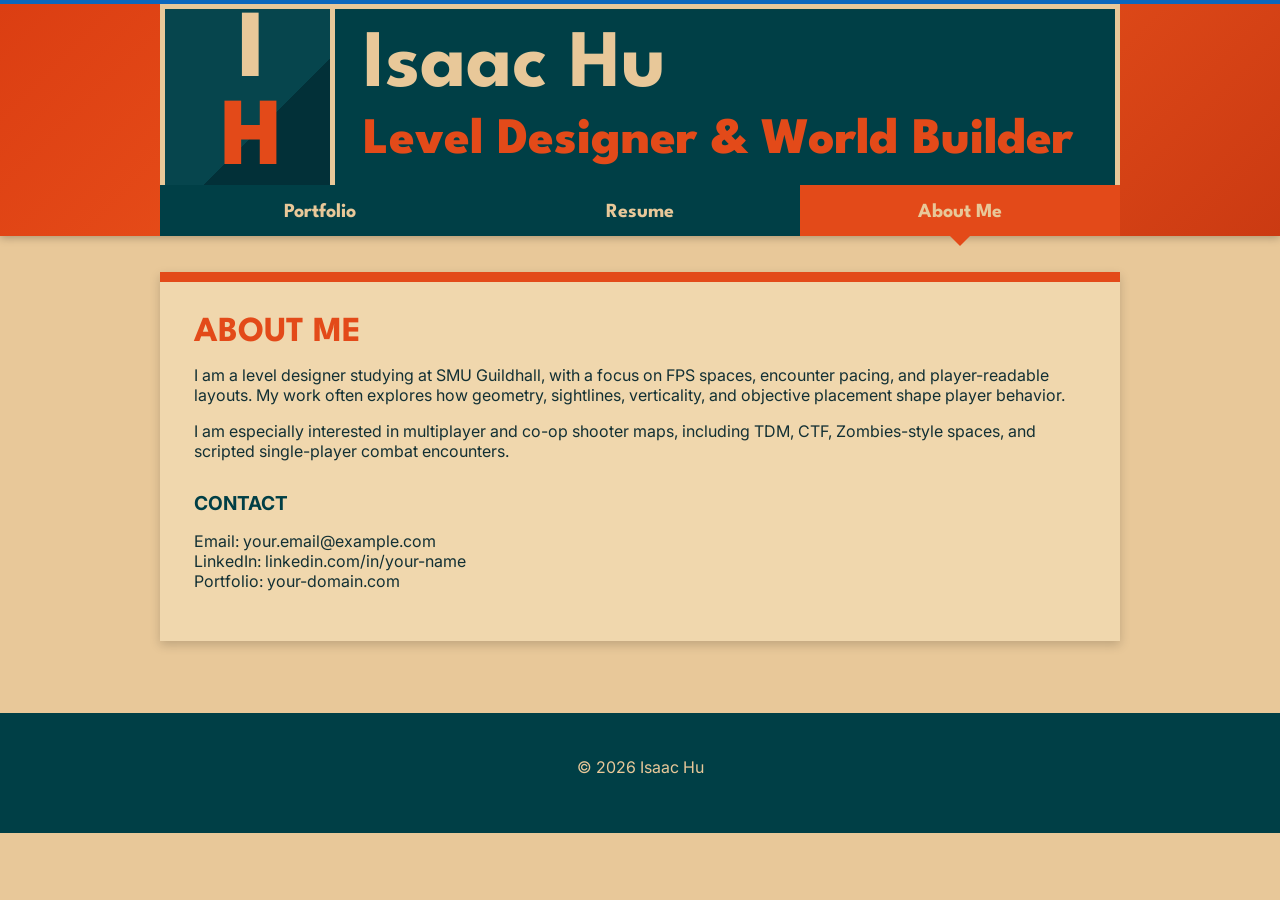
==== about.html @ f05457f3 "Add files via upload" ====
<!DOCTYPE html><html lang="en"><head><meta charset="UTF-8"><meta name="viewport" content="width=device-width, initial-scale=1.0"><title>About | Isaac Hu</title><link rel="stylesheet" href="style.css"></head><body>
<header class="site-header"><div class="brand-wrap"><div class="logo-box"><span>I</span><span>H</span></div><div class="title-box"><h1>Isaac Hu</h1><p>Level Designer &amp; World Builder</p></div></div><nav class="nav-bar"><a href="index.html">Portfolio</a><a href="resume.html">Resume</a><a class="active" href="about.html">About Me</a></nav></header>
<main><section class="content-panel"><h2>About Me</h2><p>I am a level designer studying at SMU Guildhall, with a focus on FPS spaces, encounter pacing, and player-readable layouts. My work often explores how geometry, sightlines, verticality, and objective placement shape player behavior.</p><p>I am especially interested in multiplayer and co-op shooter maps, including TDM, CTF, Zombies-style spaces, and scripted single-player combat encounters.</p><h3>Contact</h3><p>Email: your.email@example.com<br>LinkedIn: linkedin.com/in/your-name<br>Portfolio: your-domain.com</p></section></main><footer><p>© 2026 Isaac Hu</p></footer></body></html>
---- style.css ----
@import url('https://fonts.googleapis.com/css2?family=League+Spartan:wght@500;700;800&family=Inter:wght@400;600;700&display=swap');

:root {
  --teal-dark: #003f46;
  --teal: #005764;
  --orange: #e34a19;
  --orange-dark: #bb3814;
  --cream: #e8c899;
  --cream-light: #f0d7ad;
  --text-dark: #123034;
  --shadow: 0 5px 8px rgba(0, 0, 0, 0.35);
}

* { box-sizing: border-box; }

body {
  margin: 0;
  background: var(--cream);
  color: var(--text-dark);
  font-family: Inter, Arial, sans-serif;
}

.site-header {
  background: linear-gradient(135deg, #db3e12 0%, #ed551d 48%, #cb3a12 100%);
  border-top: 4px solid #0c67bc;
  box-shadow: 0 2px 8px rgba(0,0,0,.25);
}

.brand-wrap {
  width: min(960px, 92vw);
  margin: 0 auto;
  display: grid;
  grid-template-columns: 170px 1fr;
  border: 5px solid var(--cream);
  border-bottom: 0;
  background: var(--teal-dark);
}

.logo-box {
  min-height: 165px;
  display: grid;
  place-items: center;
  background: linear-gradient(135deg, #06454d 0 63%, #023038 63% 100%);
  border-right: 5px solid var(--cream);
  font-family: League Spartan, Impact, sans-serif;
  font-weight: 800;
  font-size: clamp(4.5rem, 8vw, 6rem);
  letter-spacing: -8px;
  color: var(--cream);
}

.logo-box span:last-child { color: var(--orange); }

.title-box {
  display: flex;
  flex-direction: column;
  justify-content: center;
  padding: 20px 28px;
}

.title-box h1 {
  margin: 0;
  font-family: League Spartan, Impact, sans-serif;
  font-size: clamp(3.2rem, 8vw, 5.1rem);
  line-height: .9;
  color: var(--cream);
}

.title-box p {
  margin: 14px 0 0;
  font-family: League Spartan, Impact, sans-serif;
  font-size: clamp(1.8rem, 4.5vw, 3.2rem);
  font-weight: 800;
  color: var(--orange);
}

.nav-bar {
  width: min(960px, 92vw);
  margin: 0 auto;
  display: grid;
  grid-template-columns: repeat(3, 1fr);
  background: var(--teal-dark);
}

.nav-bar a {
  position: relative;
  padding: 18px 8px 15px;
  text-align: center;
  text-decoration: none;
  color: var(--cream);
  font-family: League Spartan, Impact, sans-serif;
  font-size: 1.25rem;
  font-weight: 700;
}

.nav-bar a:hover,
.nav-bar a.active { background: var(--orange); }

.nav-bar a.active::after {
  content: "";
  position: absolute;
  left: 50%;
  bottom: -10px;
  transform: translateX(-50%);
  border-left: 12px solid transparent;
  border-right: 12px solid transparent;
  border-top: 12px solid var(--orange);
}

main {
  width: min(960px, 92vw);
  margin: 0 auto;
}

.section-block { padding: 24px 0 72px; }

.section-block h2 {
  margin: 0;
  text-align: center;
  font-family: League Spartan, Impact, sans-serif;
  font-size: 2rem;
  text-transform: uppercase;
  color: var(--orange);
}

.divider {
  height: 10px;
  width: 100%;
  margin: 4px auto 22px;
  background: var(--orange);
}

.project-grid {
  display: grid;
  grid-template-columns: repeat(3, 1fr);
  gap: 22px;
}

.project-card {
  position: relative;
  overflow: hidden;
  aspect-ratio: 1 / 1.03;
  border: 8px solid var(--teal-dark);
  border-radius: 22px;
  background: #222;
  box-shadow: var(--shadow);
  text-decoration: none;
  transition: transform .18s ease, box-shadow .18s ease;
}

.project-card:hover {
  transform: translateY(-5px);
  box-shadow: 0 10px 16px rgba(0,0,0,.35);
}

.project-card img {
  width: 100%;
  height: 100%;
  object-fit: cover;
  display: block;
}

.card-label {
  position: absolute;
  left: 18px;
  right: 14px;
  bottom: 42px;
  display: flex;
  flex-direction: column;
  align-items: flex-start;
  gap: 5px;
  font-family: League Spartan, Impact, sans-serif;
  letter-spacing: 2px;
}

.project-title {
  max-width: 100%;
  padding: 7px 10px 4px;
  background: rgba(0, 55, 62, .95);
  color: var(--cream);
  font-size: clamp(1.35rem, 2.8vw, 2rem);
  font-weight: 800;
  line-height: 1;
}

.engine-tag {
  padding: 6px 9px 3px;
  background: var(--orange);
  color: #ffe7c4;
  font-size: clamp(1.05rem, 2vw, 1.55rem);
  font-weight: 800;
  line-height: 1;
}

.engine-tag::after {
  content: "";
  display: block;
  width: 48px;
  height: 4px;
  margin-top: 8px;
  background: #fff1d0;
}

.content-panel {
  margin: 36px auto 72px;
  padding: 34px;
  background: var(--cream-light);
  border-top: 10px solid var(--orange);
  box-shadow: 0 4px 10px rgba(0,0,0,.18);
}

.content-panel h2,
.project-detail h2 {
  margin: 0 0 14px;
  font-family: League Spartan, Impact, sans-serif;
  font-size: 2.2rem;
  color: var(--orange);
  text-transform: uppercase;
}

.content-panel h3,
.project-detail h3 {
  margin: 30px 0 8px;
  color: var(--teal-dark);
  font-size: 1.2rem;
  text-transform: uppercase;
}

.resume-list, .project-detail ul { padding-left: 22px; line-height: 1.7; }

.project-detail {
  margin: 36px auto 72px;
  background: var(--cream-light);
  box-shadow: 0 4px 10px rgba(0,0,0,.18);
}

.hero-image {
  width: 100%;
  max-height: 420px;
  object-fit: cover;
  display: block;
  border-bottom: 10px solid var(--orange);
}

.project-copy { padding: 32px; }

.back-link {
  display: inline-block;
  margin-top: 18px;
  color: var(--orange-dark);
  font-weight: 700;
}

footer {
  padding: 28px 16px 40px;
  text-align: center;
  background: var(--teal-dark);
  color: var(--cream);
}

@media (max-width: 780px) {
  .brand-wrap { grid-template-columns: 1fr; }
  .logo-box { min-height: 110px; border-right: 0; border-bottom: 5px solid var(--cream); }
  .project-grid { grid-template-columns: 1fr; max-width: 390px; margin: 0 auto; }
  .section-block { padding-bottom: 44px; }
}
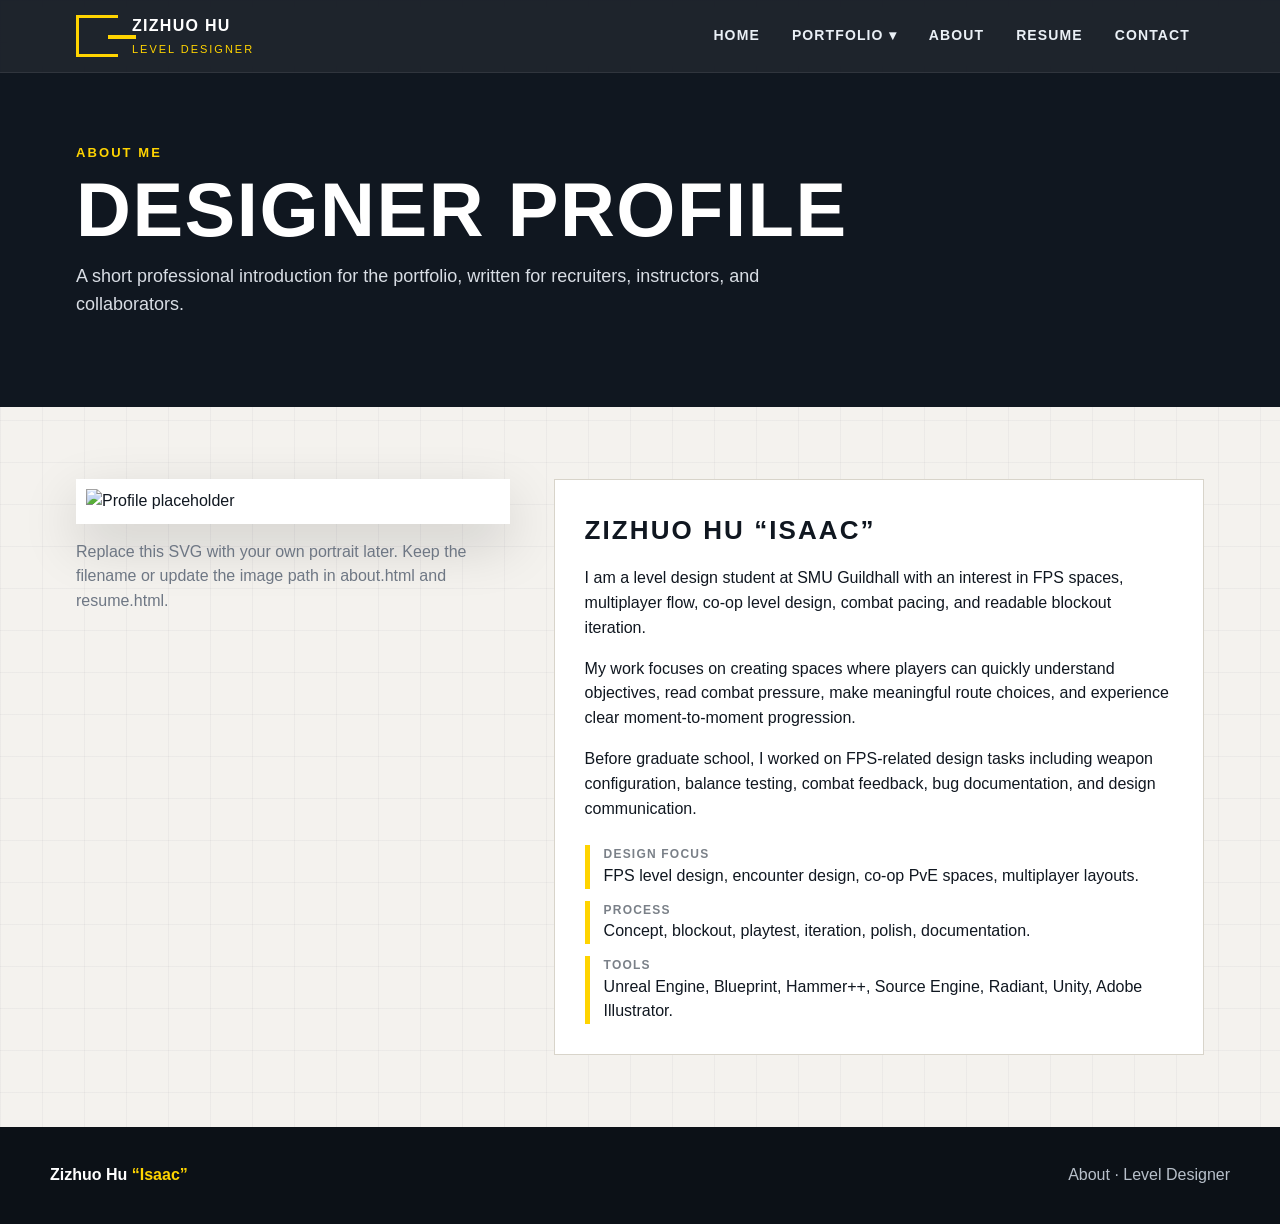
==== commit 83e846fe: "Add files via upload" ====
--- a/about.html
+++ b/about.html
@@ -1,3 +1,41 @@
-<!DOCTYPE html><html lang="en"><head><meta charset="UTF-8"><meta name="viewport" content="width=device-width, initial-scale=1.0"><title>About | Isaac Hu</title><link rel="stylesheet" href="style.css"></head><body>
-<header class="site-header"><div class="brand-wrap"><div class="logo-box"><span>I</span><span>H</span></div><div class="title-box"><h1>Isaac Hu</h1><p>Level Designer &amp; World Builder</p></div></div><nav class="nav-bar"><a href="index.html">Portfolio</a><a href="resume.html">Resume</a><a class="active" href="about.html">About Me</a></nav></header>
-<main><section class="content-panel"><h2>About Me</h2><p>I am a level designer studying at SMU Guildhall, with a focus on FPS spaces, encounter pacing, and player-readable layouts. My work often explores how geometry, sightlines, verticality, and objective placement shape player behavior.</p><p>I am especially interested in multiplayer and co-op shooter maps, including TDM, CTF, Zombies-style spaces, and scripted single-player combat encounters.</p><h3>Contact</h3><p>Email: your.email@example.com<br>LinkedIn: linkedin.com/in/your-name<br>Portfolio: your-domain.com</p></section></main><footer><p>© 2026 Isaac Hu</p></footer></body></html>
+<!doctype html><html lang="en"><head><meta charset="utf-8"><meta name="viewport" content="width=device-width, initial-scale=1"><title>About | Zizhuo Hu</title><link rel="stylesheet" href="style.css"></head><body>
+<header class="topbar">
+  <nav class="nav">
+    <a class="brand" href="index.html"><span class="brand-mark"></span><span>Zizhuo Hu<small>Level Designer</small></span></a>
+    <button class="mobile-toggle" aria-label="Toggle navigation">MENU</button>
+    <div class="nav-links">
+      <a href="index.html">Home</a>
+      <div class="dropdown">
+        <button class="drop-trigger">Portfolio ▾</button>
+        <div class="drop-menu">
+          <a href="projects/team-project.html">Team Project</a>
+          <a href="projects/single-player.html">Single-Player FPS</a>
+          <a href="projects/multiplayer.html">Multiplayer Map</a>
+          <a href="projects/research.html">Research / Prototype</a>
+        </div>
+      </div>
+      <a href="about.html">About</a>
+      <a href="resume.html">Resume</a>
+      <a href="contact.html">Contact</a>
+    </div>
+  </nav>
+</header>
+<main>
+<section class="page-hero"><div class="page-hero-inner"><div class="crumb">About Me</div><h1>Designer Profile</h1><p class="lede">A short professional introduction for the portfolio, written for recruiters, instructors, and collaborators.</p></div></section>
+<section class="section">
+  <div class="split">
+    <div><img class="profile-img" src="assets/profile-placeholder.svg" alt="Profile placeholder"><p class="section-intro">Replace this SVG with your own portrait later. Keep the filename or update the image path in about.html and resume.html.</p></div>
+    <div class="info-panel">
+      <h3>Zizhuo Hu “Isaac”</h3>
+      <p>I am a level design student at SMU Guildhall with an interest in FPS spaces, multiplayer flow, co-op level design, combat pacing, and readable blockout iteration.</p>
+      <p>My work focuses on creating spaces where players can quickly understand objectives, read combat pressure, make meaningful route choices, and experience clear moment-to-moment progression.</p>
+      <p>Before graduate school, I worked on FPS-related design tasks including weapon configuration, balance testing, combat feedback, bug documentation, and design communication.</p>
+      <div class="info-list">
+        <div><strong>Design Focus</strong>FPS level design, encounter design, co-op PvE spaces, multiplayer layouts.</div>
+        <div><strong>Process</strong>Concept, blockout, playtest, iteration, polish, documentation.</div>
+        <div><strong>Tools</strong>Unreal Engine, Blueprint, Hammer++, Source Engine, Radiant, Unity, Adobe Illustrator.</div>
+      </div>
+    </div>
+  </div>
+</section>
+</main><footer class="footer"><div class="footer-inner"><strong>Zizhuo Hu <span>“Isaac”</span></strong><div>About · Level Designer</div></div></footer><script src="script.js"></script></body></html>
--- a/style.css
+++ b/style.css
@@ -1,266 +1,76 @@
-@import url('https://fonts.googleapis.com/css2?family=League+Spartan:wght@500;700;800&family=Inter:wght@400;600;700&display=swap');
-
-:root {
-  --teal-dark: #003f46;
-  --teal: #005764;
-  --orange: #e34a19;
-  --orange-dark: #bb3814;
-  --cream: #e8c899;
-  --cream-light: #f0d7ad;
-  --text-dark: #123034;
-  --shadow: 0 5px 8px rgba(0, 0, 0, 0.35);
+:root{
+  --ink:#101720;
+  --ink-2:#202b39;
+  --paper:#f4f2ee;
+  --paper-2:#ffffff;
+  --muted:#6e7784;
+  --line:#d8d4ca;
+  --yellow:#ffd400;
+  --yellow-2:#ffbf00;
+  --blue:#2f5cff;
+  --red:#ff3030;
+  --green:#00d24a;
+  --max:1180px;
 }
-
-* { box-sizing: border-box; }
-
-body {
-  margin: 0;
-  background: var(--cream);
-  color: var(--text-dark);
-  font-family: Inter, Arial, sans-serif;
+*{box-sizing:border-box}
+html{scroll-behavior:smooth}
+body{
+  margin:0;
+  color:var(--ink);
+  background:
+    linear-gradient(90deg,rgba(16,23,32,.035) 1px,transparent 1px) 0 0/42px 42px,
+    linear-gradient(rgba(16,23,32,.035) 1px,transparent 1px) 0 0/42px 42px,
+    var(--paper);
+  font-family:Inter,Arial,Helvetica,sans-serif;
+  line-height:1.55;
 }
-
-.site-header {
-  background: linear-gradient(135deg, #db3e12 0%, #ed551d 48%, #cb3a12 100%);
-  border-top: 4px solid #0c67bc;
-  box-shadow: 0 2px 8px rgba(0,0,0,.25);
+a{color:inherit;text-decoration:none}
+img{max-width:100%;display:block}
+.topbar{
+  position:sticky;top:0;z-index:50;
+  border-bottom:1px solid rgba(255,255,255,.08);
+  background:rgba(16,23,32,.94);
+  backdrop-filter:blur(12px);
+  color:#fff;
 }
-
-.brand-wrap {
-  width: min(960px, 92vw);
-  margin: 0 auto;
-  display: grid;
-  grid-template-columns: 170px 1fr;
-  border: 5px solid var(--cream);
-  border-bottom: 0;
-  background: var(--teal-dark);
+.nav{
+  max-width:var(--max);margin:auto;
+  min-height:72px;padding:0 26px;
+  display:flex;align-items:center;justify-content:space-between;gap:28px;
 }
-
-.logo-box {
-  min-height: 165px;
-  display: grid;
-  place-items: center;
-  background: linear-gradient(135deg, #06454d 0 63%, #023038 63% 100%);
-  border-right: 5px solid var(--cream);
-  font-family: League Spartan, Impact, sans-serif;
-  font-weight: 800;
-  font-size: clamp(4.5rem, 8vw, 6rem);
-  letter-spacing: -8px;
-  color: var(--cream);
+.brand{display:flex;align-items:center;gap:14px;font-weight:800;letter-spacing:.08em;text-transform:uppercase}
+.brand-mark{
+  width:42px;height:42px;border:3px solid var(--yellow);border-right:0;position:relative;
 }
-
-.logo-box span:last-child { color: var(--orange); }
-
-.title-box {
-  display: flex;
-  flex-direction: column;
-  justify-content: center;
-  padding: 20px 28px;
+.brand-mark:after{content:"";position:absolute;right:-18px;top:17px;width:28px;height:4px;background:var(--yellow)}
+.brand small{display:block;color:var(--yellow);font-weight:500;letter-spacing:.18em;font-size:11px;margin-top:2px}
+.nav-links{display:flex;align-items:center;gap:4px}
+.nav-links>a,.drop-trigger{
+  color:#eaf0f6;border:0;background:transparent;font:inherit;font-weight:700;font-size:14px;letter-spacing:.08em;text-transform:uppercase;
+  padding:24px 14px;cursor:pointer;
 }
-
-.title-box h1 {
-  margin: 0;
-  font-family: League Spartan, Impact, sans-serif;
-  font-size: clamp(3.2rem, 8vw, 5.1rem);
-  line-height: .9;
-  color: var(--cream);
+.nav-links>a:hover,.dropdown:hover .drop-trigger,.drop-trigger:focus{color:var(--yellow)}
+.dropdown{position:relative}
+.drop-menu{
+  display:none;position:absolute;right:0;top:67px;min-width:260px;
+  background:#fff;color:var(--ink);border:1px solid #ddd7c8;
+  box-shadow:0 24px 60px rgba(0,0,0,.22);padding:8px;
 }
-
-.title-box p {
-  margin: 14px 0 0;
-  font-family: League Spartan, Impact, sans-serif;
-  font-size: clamp(1.8rem, 4.5vw, 3.2rem);
-  font-weight: 800;
-  color: var(--orange);
-}
-
-.nav-bar {
-  width: min(960px, 92vw);
-  margin: 0 auto;
-  display: grid;
-  grid-template-columns: repeat(3, 1fr);
-  background: var(--teal-dark);
-}
-
-.nav-bar a {
-  position: relative;
-  padding: 18px 8px 15px;
-  text-align: center;
-  text-decoration: none;
-  color: var(--cream);
-  font-family: League Spartan, Impact, sans-serif;
-  font-size: 1.25rem;
-  font-weight: 700;
-}
-
-.nav-bar a:hover,
-.nav-bar a.active { background: var(--orange); }
-
-.nav-bar a.active::after {
-  content: "";
-  position: absolute;
-  left: 50%;
-  bottom: -10px;
-  transform: translateX(-50%);
-  border-left: 12px solid transparent;
-  border-right: 12px solid transparent;
-  border-top: 12px solid var(--orange);
-}
-
-main {
-  width: min(960px, 92vw);
-  margin: 0 auto;
-}
-
-.section-block { padding: 24px 0 72px; }
-
-.section-block h2 {
-  margin: 0;
-  text-align: center;
-  font-family: League Spartan, Impact, sans-serif;
-  font-size: 2rem;
-  text-transform: uppercase;
-  color: var(--orange);
-}
-
-.divider {
-  height: 10px;
-  width: 100%;
-  margin: 4px auto 22px;
-  background: var(--orange);
-}
-
-.project-grid {
-  display: grid;
-  grid-template-columns: repeat(3, 1fr);
-  gap: 22px;
-}
-
-.project-card {
-  position: relative;
-  overflow: hidden;
-  aspect-ratio: 1 / 1.03;
-  border: 8px solid var(--teal-dark);
-  border-radius: 22px;
-  background: #222;
-  box-shadow: var(--shadow);
-  text-decoration: none;
-  transition: transform .18s ease, box-shadow .18s ease;
-}
-
-.project-card:hover {
-  transform: translateY(-5px);
-  box-shadow: 0 10px 16px rgba(0,0,0,.35);
-}
-
-.project-card img {
-  width: 100%;
-  height: 100%;
-  object-fit: cover;
-  display: block;
-}
-
-.card-label {
-  position: absolute;
-  left: 18px;
-  right: 14px;
-  bottom: 42px;
-  display: flex;
-  flex-direction: column;
-  align-items: flex-start;
-  gap: 5px;
-  font-family: League Spartan, Impact, sans-serif;
-  letter-spacing: 2px;
-}
-
-.project-title {
-  max-width: 100%;
-  padding: 7px 10px 4px;
-  background: rgba(0, 55, 62, .95);
-  color: var(--cream);
-  font-size: clamp(1.35rem, 2.8vw, 2rem);
-  font-weight: 800;
-  line-height: 1;
-}
-
-.engine-tag {
-  padding: 6px 9px 3px;
-  background: var(--orange);
-  color: #ffe7c4;
-  font-size: clamp(1.05rem, 2vw, 1.55rem);
-  font-weight: 800;
-  line-height: 1;
-}
-
-.engine-tag::after {
-  content: "";
-  display: block;
-  width: 48px;
-  height: 4px;
-  margin-top: 8px;
-  background: #fff1d0;
-}
-
-.content-panel {
-  margin: 36px auto 72px;
-  padding: 34px;
-  background: var(--cream-light);
-  border-top: 10px solid var(--orange);
-  box-shadow: 0 4px 10px rgba(0,0,0,.18);
-}
-
-.content-panel h2,
-.project-detail h2 {
-  margin: 0 0 14px;
-  font-family: League Spartan, Impact, sans-serif;
-  font-size: 2.2rem;
-  color: var(--orange);
-  text-transform: uppercase;
-}
-
-.content-panel h3,
-.project-detail h3 {
-  margin: 30px 0 8px;
-  color: var(--teal-dark);
-  font-size: 1.2rem;
-  text-transform: uppercase;
-}
-
-.resume-list, .project-detail ul { padding-left: 22px; line-height: 1.7; }
-
-.project-detail {
-  margin: 36px auto 72px;
-  background: var(--cream-light);
-  box-shadow: 0 4px 10px rgba(0,0,0,.18);
-}
-
-.hero-image {
-  width: 100%;
-  max-height: 420px;
-  object-fit: cover;
-  display: block;
-  border-bottom: 10px solid var(--orange);
-}
-
-.project-copy { padding: 32px; }
-
-.back-link {
-  display: inline-block;
-  margin-top: 18px;
-  color: var(--orange-dark);
-  font-weight: 700;
-}
-
-footer {
-  padding: 28px 16px 40px;
-  text-align: center;
-  background: var(--teal-dark);
-  color: var(--cream);
-}
-
-@media (max-width: 780px) {
-  .brand-wrap { grid-template-columns: 1fr; }
-  .logo-box { min-height: 110px; border-right: 0; border-bottom: 5px solid var(--cream); }
-  .project-grid { grid-template-columns: 1fr; max-width: 390px; margin: 0 auto; }
-  .section-block { padding-bottom: 44px; }
-}
+.dropdown:hover .drop-menu,.dropdown.open .drop-menu{display:block}
+.drop-menu a{display:grid;grid-template-columns:18px 1fr;gap:12px;align-items:center;padding:12px 14px;border-radius:2px;font-weight:800;font-size:14px;letter-spacing:.02em}
+.drop-menu a:before{content:"";width:10px;height:10px;background:var(--yellow);clip-path:polygon(0 0,100% 50%,0 100%)}
+.drop-menu a:hover{background:#f3f0e8}
+.mobile-toggle{display:none;background:transparent;border:1px solid rgba(255,255,255,.28);color:#fff;padding:10px 12px;font-weight:800;letter-spacing:.1em}
+.hero{background:var(--ink);color:#fff;position:relative;overflow:hidden}
+.hero:before{content:"";position:absolute;inset:0;background:linear-gradient(135deg,rgba(255,212,0,.12),transparent 32%),radial-gradient(circle at 78% 25%,rgba(255,212,0,.18),transparent 28%),linear-gradient(90deg,rgba(255,255,255,.04) 1px,transparent 1px) 0 0/18px 18px;opacity:.9}
+.hero-inner{position:relative;max-width:var(--max);margin:auto;padding:92px 26px 76px;display:grid;grid-template-columns:1.1fr .9fr;gap:56px;align-items:center}
+.kicker{color:var(--yellow);font-weight:900;letter-spacing:.18em;text-transform:uppercase;font-size:14px;margin-bottom:14px}
+h1{font-size:clamp(48px,7vw,92px);line-height:.92;margin:0 0 18px;letter-spacing:.02em;text-transform:uppercase}
+.subtitle{font-size:clamp(22px,3vw,34px);color:#f8f8f8;margin:0 0 22px;font-weight:300}.subtitle strong{color:var(--yellow);font-weight:800}
+.lede{font-size:18px;color:#d8dde4;max-width:720px;margin:0 0 34px}.hero-actions{display:flex;flex-wrap:wrap;gap:14px}.btn{display:inline-flex;align-items:center;gap:10px;padding:14px 18px;border:2px solid var(--ink);background:var(--ink);color:#fff;font-weight:900;text-transform:uppercase;letter-spacing:.09em;font-size:13px}.btn.yellow{background:var(--yellow);border-color:var(--yellow);color:#111}.btn.ghost{background:transparent;border-color:#fff;color:#fff}.btn:hover{transform:translateY(-1px)}
+.hero-card{border:1px solid rgba(255,255,255,.18);background:rgba(255,255,255,.06);padding:26px;position:relative}.hero-card:before,.hero-card:after{content:"";position:absolute;width:48px;height:48px;border:7px solid var(--yellow)}.hero-card:before{left:-12px;top:-12px;border-right:0;border-bottom:0}.hero-card:after{right:-12px;bottom:-12px;border-left:0;border-top:0}.axis{width:230px;margin:0 auto 10px}.tag-grid{display:grid;grid-template-columns:repeat(2,1fr);gap:10px;margin-top:24px}.tag{border:1px solid rgba(255,255,255,.22);padding:12px;color:#fff;font-weight:800}.tag span{display:block;color:var(--yellow);font-size:12px;letter-spacing:.16em;text-transform:uppercase;margin-bottom:3px}
+.section{max-width:var(--max);margin:auto;padding:72px 26px}.section.dark{max-width:none;background:var(--ink);color:#fff}.section.dark>.section-inner{max-width:var(--max);margin:auto}.section-head{display:flex;align-items:end;justify-content:space-between;gap:30px;margin-bottom:28px}.section-label{color:var(--yellow-2);font-weight:900;letter-spacing:.18em;text-transform:uppercase;font-size:13px}.section h2{font-size:clamp(34px,5vw,58px);line-height:1;margin:8px 0 0;text-transform:uppercase}.section-intro{max-width:620px;color:var(--muted)}.dark .section-intro{color:#cbd2da}
+.work-grid{display:grid;grid-template-columns:repeat(4,1fr);gap:18px}.work-card{background:#fff;border:1px solid var(--line);padding:22px;min-height:270px;display:flex;flex-direction:column;position:relative;overflow:hidden}.work-card:before{content:"";position:absolute;right:-30px;top:-30px;width:90px;height:90px;background:var(--yellow);transform:rotate(45deg)}.work-card h3{font-size:24px;line-height:1.05;margin:42px 0 12px;text-transform:uppercase}.work-card p{color:#5d6570;margin:0 0 22px}.work-card a{margin-top:auto;font-weight:900;text-transform:uppercase;letter-spacing:.12em;color:var(--ink)}.project-type{position:absolute;top:18px;left:20px;font-size:12px;font-weight:900;letter-spacing:.14em;color:var(--yellow-2);text-transform:uppercase}.split{display:grid;grid-template-columns:.8fr 1.2fr;gap:44px;align-items:start}.profile-img{border-radius:0;border:10px solid #fff;box-shadow:0 20px 55px rgba(0,0,0,.16);background:#fff}.info-panel{background:#fff;border:1px solid var(--line);padding:30px}.info-panel h3{font-size:26px;text-transform:uppercase;letter-spacing:.08em;margin:0 0 12px}.info-list{display:grid;gap:12px;margin-top:24px}.info-list div{border-left:5px solid var(--yellow);padding-left:14px}.info-list strong{display:block;text-transform:uppercase;letter-spacing:.1em;font-size:12px;color:#7a8088}
+.timeline{display:grid;gap:18px}.time-row{display:grid;grid-template-columns:150px 1fr;gap:24px;border-top:1px solid rgba(255,255,255,.22);padding-top:18px}.time-row .date{color:var(--yellow);font-weight:900}.time-row h3{margin:0 0 6px;font-size:23px}.time-row p{margin:0;color:#cbd2da}.contact-grid{display:grid;grid-template-columns:1fr 1fr;gap:22px}.contact-card{background:#fff;border:1px solid var(--line);padding:26px}.contact-card h3{margin:0 0 8px;text-transform:uppercase;letter-spacing:.12em}.contact-card p{color:#606875;margin:0 0 18px}.barcode{max-width:360px;margin-top:20px}.page-hero{background:var(--ink);color:#fff}.page-hero-inner{max-width:var(--max);margin:auto;padding:70px 26px 54px}.page-hero h1{font-size:clamp(44px,6vw,76px)}.crumb{color:var(--yellow);font-size:13px;letter-spacing:.16em;text-transform:uppercase;font-weight:900;margin-bottom:12px}.project-layout{display:grid;grid-template-columns:290px 1fr;gap:34px}.side-card{position:sticky;top:100px;background:#fff;border:1px solid var(--line);padding:22px;height:max-content}.side-card h3{margin-top:0;text-transform:uppercase}.side-card ul{padding-left:20px;margin:0;color:#5f6770}.content-card{background:#fff;border:1px solid var(--line);padding:30px;margin-bottom:20px}.content-card h2{font-size:32px;margin:0 0 16px}.pill-row{display:flex;flex-wrap:wrap;gap:10px}.pill{background:var(--ink);color:#fff;padding:8px 11px;font-weight:800;font-size:12px;letter-spacing:.08em;text-transform:uppercase}.placeholder-shot{min-height:280px;background:linear-gradient(135deg,#111820,#2a3442);border:1px solid #2f3b4b;display:grid;place-items:center;color:#fff;position:relative;overflow:hidden}.placeholder-shot:before{content:"";position:absolute;inset:0;background:linear-gradient(90deg,rgba(255,212,0,.18) 1px,transparent 1px) 0 0/34px 34px,linear-gradient(rgba(255,212,0,.12) 1px,transparent 1px) 0 0/34px 34px}.placeholder-shot span{position:relative;background:rgba(16,23,32,.72);padding:14px 18px;border:1px solid rgba(255,212,0,.5);font-weight:900;letter-spacing:.12em;text-transform:uppercase}.footer{background:#0c1117;color:#b8c0ca;padding:36px 26px}.footer-inner{max-width:var(--max);margin:auto;display:flex;justify-content:space-between;gap:20px;align-items:center}.footer strong{color:#fff}.footer span{color:var(--yellow)}
+@media (max-width:900px){.mobile-toggle{display:block}.nav{flex-wrap:wrap}.nav-links{display:none;width:100%;flex-direction:column;align-items:stretch;padding-bottom:14px}.nav-links.open{display:flex}.nav-links>a,.drop-trigger{text-align:left;padding:13px 0}.drop-menu{position:static;box-shadow:none;min-width:auto}.hero-inner,.split,.project-layout,.contact-grid{grid-template-columns:1fr}.work-grid{grid-template-columns:1fr 1fr}.section-head{display:block}.side-card{position:static}.time-row{grid-template-columns:1fr;gap:4px}.footer-inner{display:block}.hero-inner{padding-top:66px}}
+@media (max-width:560px){.work-grid{grid-template-columns:1fr}.tag-grid{grid-template-columns:1fr}h1{font-size:44px}.section{padding:54px 20px}.nav{padding:0 18px}.brand{font-size:14px}.brand-mark{width:34px;height:34px}.hero-inner,.page-hero-inner{padding-left:20px;padding-right:20px}.content-card{padding:22px}}
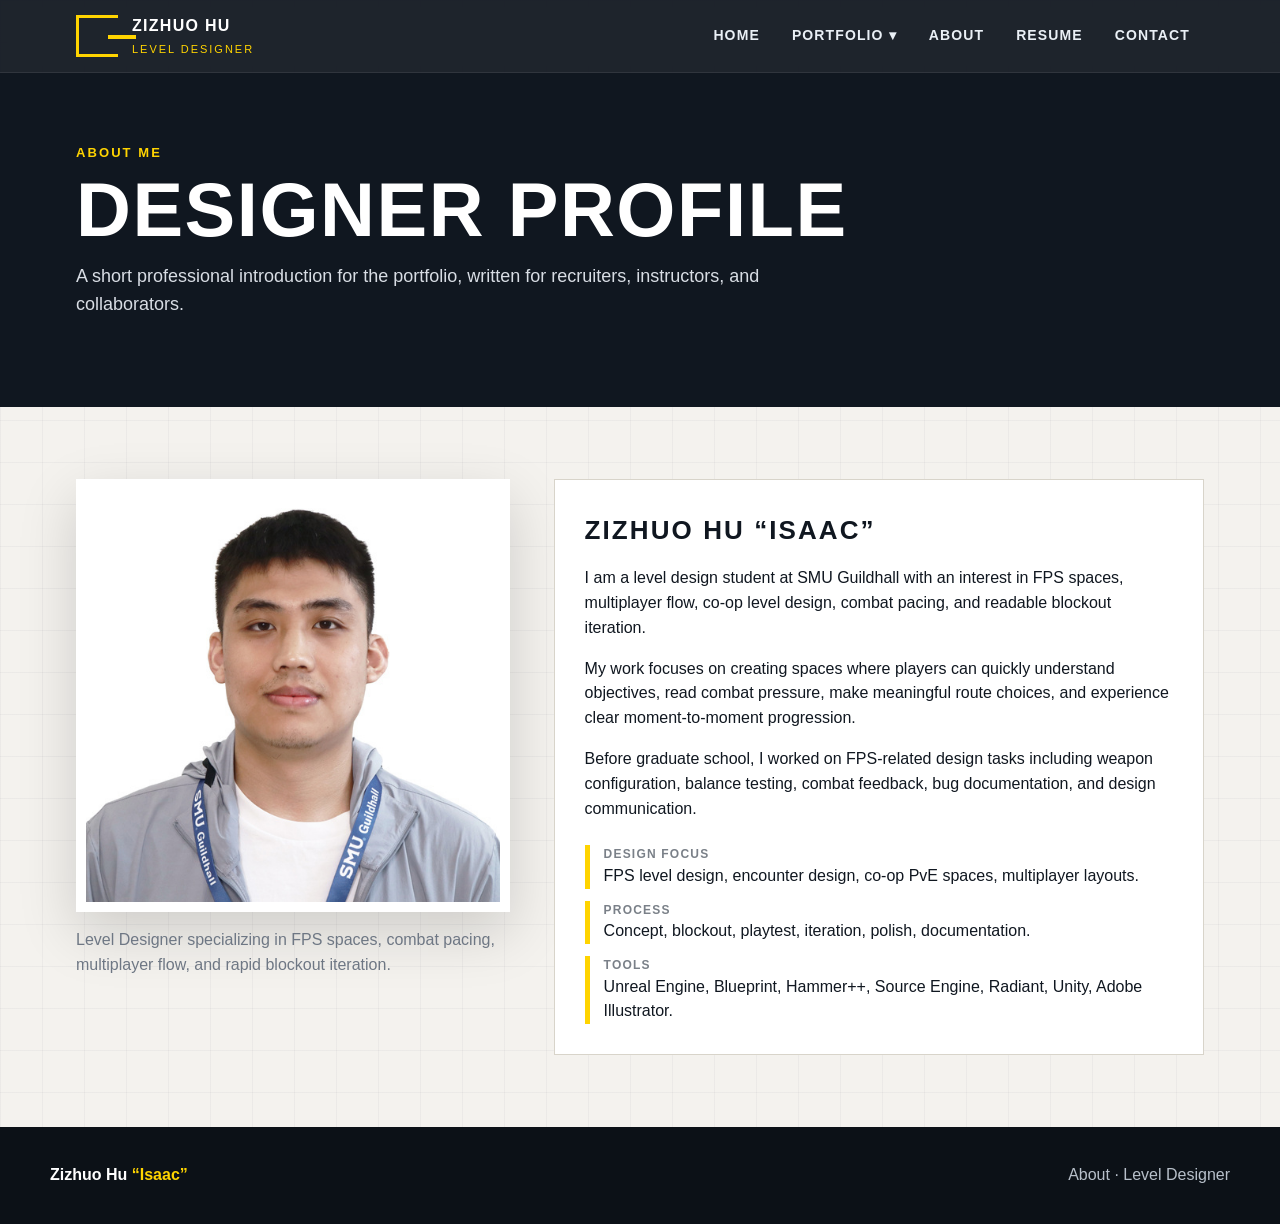
==== commit 35216d48: "Add files via upload" ====
--- a/about.html
+++ b/about.html
@@ -8,8 +8,8 @@
       <div class="dropdown">
         <button class="drop-trigger">Portfolio ▾</button>
         <div class="drop-menu">
-          <a href="projects/team-project.html">Team Project</a>
-          <a href="projects/single-player.html">Single-Player FPS</a>
+          <a href="projects/team-project.html">Neko Moto</a>
+          <a href="projects/single-player.html">The House of Ravenholm</a>
           <a href="projects/multiplayer.html">Multiplayer Map</a>
           <a href="projects/research.html">Research / Prototype</a>
         </div>
@@ -24,7 +24,7 @@
 <section class="page-hero"><div class="page-hero-inner"><div class="crumb">About Me</div><h1>Designer Profile</h1><p class="lede">A short professional introduction for the portfolio, written for recruiters, instructors, and collaborators.</p></div></section>
 <section class="section">
   <div class="split">
-    <div><img class="profile-img" src="assets/profile-placeholder.svg" alt="Profile placeholder"><p class="section-intro">Replace this SVG with your own portrait later. Keep the filename or update the image path in about.html and resume.html.</p></div>
+    <div><img class="profile-img" src="assets/resume/zizhuo-hu-profile.jpg" alt="Portrait of Zizhuo Hu"><p class="section-intro">Level Designer specializing in FPS spaces, combat pacing, multiplayer flow, and rapid blockout iteration.</p></div>
     <div class="info-panel">
       <h3>Zizhuo Hu “Isaac”</h3>
       <p>I am a level design student at SMU Guildhall with an interest in FPS spaces, multiplayer flow, co-op level design, combat pacing, and readable blockout iteration.</p>
--- a/style.css
+++ b/style.css
@@ -72,5 +72,11 @@
 .section{max-width:var(--max);margin:auto;padding:72px 26px}.section.dark{max-width:none;background:var(--ink);color:#fff}.section.dark>.section-inner{max-width:var(--max);margin:auto}.section-head{display:flex;align-items:end;justify-content:space-between;gap:30px;margin-bottom:28px}.section-label{color:var(--yellow-2);font-weight:900;letter-spacing:.18em;text-transform:uppercase;font-size:13px}.section h2{font-size:clamp(34px,5vw,58px);line-height:1;margin:8px 0 0;text-transform:uppercase}.section-intro{max-width:620px;color:var(--muted)}.dark .section-intro{color:#cbd2da}
 .work-grid{display:grid;grid-template-columns:repeat(4,1fr);gap:18px}.work-card{background:#fff;border:1px solid var(--line);padding:22px;min-height:270px;display:flex;flex-direction:column;position:relative;overflow:hidden}.work-card:before{content:"";position:absolute;right:-30px;top:-30px;width:90px;height:90px;background:var(--yellow);transform:rotate(45deg)}.work-card h3{font-size:24px;line-height:1.05;margin:42px 0 12px;text-transform:uppercase}.work-card p{color:#5d6570;margin:0 0 22px}.work-card a{margin-top:auto;font-weight:900;text-transform:uppercase;letter-spacing:.12em;color:var(--ink)}.project-type{position:absolute;top:18px;left:20px;font-size:12px;font-weight:900;letter-spacing:.14em;color:var(--yellow-2);text-transform:uppercase}.split{display:grid;grid-template-columns:.8fr 1.2fr;gap:44px;align-items:start}.profile-img{border-radius:0;border:10px solid #fff;box-shadow:0 20px 55px rgba(0,0,0,.16);background:#fff}.info-panel{background:#fff;border:1px solid var(--line);padding:30px}.info-panel h3{font-size:26px;text-transform:uppercase;letter-spacing:.08em;margin:0 0 12px}.info-list{display:grid;gap:12px;margin-top:24px}.info-list div{border-left:5px solid var(--yellow);padding-left:14px}.info-list strong{display:block;text-transform:uppercase;letter-spacing:.1em;font-size:12px;color:#7a8088}
 .timeline{display:grid;gap:18px}.time-row{display:grid;grid-template-columns:150px 1fr;gap:24px;border-top:1px solid rgba(255,255,255,.22);padding-top:18px}.time-row .date{color:var(--yellow);font-weight:900}.time-row h3{margin:0 0 6px;font-size:23px}.time-row p{margin:0;color:#cbd2da}.contact-grid{display:grid;grid-template-columns:1fr 1fr;gap:22px}.contact-card{background:#fff;border:1px solid var(--line);padding:26px}.contact-card h3{margin:0 0 8px;text-transform:uppercase;letter-spacing:.12em}.contact-card p{color:#606875;margin:0 0 18px}.barcode{max-width:360px;margin-top:20px}.page-hero{background:var(--ink);color:#fff}.page-hero-inner{max-width:var(--max);margin:auto;padding:70px 26px 54px}.page-hero h1{font-size:clamp(44px,6vw,76px)}.crumb{color:var(--yellow);font-size:13px;letter-spacing:.16em;text-transform:uppercase;font-weight:900;margin-bottom:12px}.project-layout{display:grid;grid-template-columns:290px 1fr;gap:34px}.side-card{position:sticky;top:100px;background:#fff;border:1px solid var(--line);padding:22px;height:max-content}.side-card h3{margin-top:0;text-transform:uppercase}.side-card ul{padding-left:20px;margin:0;color:#5f6770}.content-card{background:#fff;border:1px solid var(--line);padding:30px;margin-bottom:20px}.content-card h2{font-size:32px;margin:0 0 16px}.pill-row{display:flex;flex-wrap:wrap;gap:10px}.pill{background:var(--ink);color:#fff;padding:8px 11px;font-weight:800;font-size:12px;letter-spacing:.08em;text-transform:uppercase}.placeholder-shot{min-height:280px;background:linear-gradient(135deg,#111820,#2a3442);border:1px solid #2f3b4b;display:grid;place-items:center;color:#fff;position:relative;overflow:hidden}.placeholder-shot:before{content:"";position:absolute;inset:0;background:linear-gradient(90deg,rgba(255,212,0,.18) 1px,transparent 1px) 0 0/34px 34px,linear-gradient(rgba(255,212,0,.12) 1px,transparent 1px) 0 0/34px 34px}.placeholder-shot span{position:relative;background:rgba(16,23,32,.72);padding:14px 18px;border:1px solid rgba(255,212,0,.5);font-weight:900;letter-spacing:.12em;text-transform:uppercase}.footer{background:#0c1117;color:#b8c0ca;padding:36px 26px}.footer-inner{max-width:var(--max);margin:auto;display:flex;justify-content:space-between;gap:20px;align-items:center}.footer strong{color:#fff}.footer span{color:var(--yellow)}
+.neko-hero{background:linear-gradient(110deg,rgba(16,23,32,.97),rgba(16,23,32,.78)),url("assets/neko-moto/neko-moto-key-art.png") center 42%/cover}.media-card{padding:0;overflow:hidden}.media-heading{display:flex;justify-content:space-between;align-items:end;gap:24px;padding:28px 30px 22px}.media-heading h2{margin:6px 0 0}.media-heading>span{color:var(--muted);font-size:13px;font-weight:800;letter-spacing:.08em;text-transform:uppercase}.video-frame{background:#080b10;aspect-ratio:16/9}.video-frame video,.video-frame iframe{display:block;width:100%;height:100%;border:0;object-fit:contain}.project-gallery{display:grid;grid-template-columns:repeat(2,minmax(0,1fr));gap:2px;background:var(--ink)}.gallery-item{position:relative;aspect-ratio:1;border:0;padding:0;background:#111820;color:#fff;cursor:zoom-in;overflow:hidden;text-align:left}.gallery-item img{width:100%;height:100%;object-fit:cover;transition:transform .35s ease,filter .35s ease}.gallery-item-poster img{object-position:center 20%}.gallery-item span{position:absolute;left:0;right:0;bottom:0;padding:42px 18px 16px;background:linear-gradient(transparent,rgba(8,12,18,.9));font-size:12px;font-weight:900;letter-spacing:.12em;text-transform:uppercase;transform:translateY(4px);transition:transform .25s ease}.gallery-item:hover img,.gallery-item:focus-visible img{transform:scale(1.035);filter:saturate(1.08)}.gallery-item:hover span,.gallery-item:focus-visible span{transform:none}.gallery-item:focus-visible{outline:4px solid var(--yellow);outline-offset:-4px;z-index:1}.lightbox{position:fixed;inset:0;z-index:1000;display:none;place-items:center;background:rgba(5,8,12,.94);padding:64px 24px 28px}.lightbox.open{display:grid}.lightbox img{max-width:min(1200px,92vw);max-height:82vh;object-fit:contain;box-shadow:0 24px 90px rgba(0,0,0,.55)}.lightbox p{color:#fff;margin:14px 0 0;font-weight:800;letter-spacing:.08em;text-transform:uppercase}.lightbox-close{position:absolute;top:18px;right:24px;width:44px;height:44px;border:1px solid rgba(255,255,255,.5);background:#fff;color:var(--ink);font-size:30px;line-height:1;cursor:pointer}.lightbox-close:hover,.lightbox-close:focus-visible{background:var(--yellow)}body.lightbox-active{overflow:hidden}
+.ravenholm-hero{background:linear-gradient(110deg,rgba(16,23,32,.98),rgba(16,23,32,.7)),url("assets/house-of-ravenholm/house-of-ravenholm-10.jpg") center 47%/cover}
+.work-grid{grid-template-columns:repeat(2,minmax(0,1fr))}
+.resume-hero .page-hero-inner{padding-bottom:58px}.resume-download-btn{margin-top:2px;border-color:var(--yellow)}.resume-download-btn:hover,.resume-download-btn:focus-visible{background:#fff;border-color:#fff}.resume-layout{grid-template-columns:330px 1fr}.resume-sidebar{position:sticky;top:100px}.resume-photo{aspect-ratio:1;object-fit:cover;margin-bottom:28px}.resume-sidebar h3{font-size:20px;border-bottom:3px solid var(--ink);padding-bottom:8px;margin:30px 0 14px}.resume-contact{display:grid;gap:10px;color:#59616d;overflow-wrap:anywhere}.resume-contact a:hover{color:var(--blue)}.compact-list{margin:0;padding-left:20px;color:#59616d}.compact-list li+li{margin-top:5px}.resume-entry+.resume-entry{border-top:1px solid var(--line);margin-top:24px;padding-top:24px}.resume-entry-head{display:flex;justify-content:space-between;gap:24px;align-items:start}.resume-entry-head h3{font-size:19px;line-height:1.25;margin:0 0 4px}.resume-entry-head p{color:#5d6570;margin:0}.resume-entry-head>strong{flex:0 0 auto;color:#59616d;text-align:right;white-space:nowrap}.resume-entry ul{margin:14px 0 0;padding-left:22px}.resume-entry li+li{margin-top:6px}.education-entry .resume-entry-head>strong small{font-size:11px;letter-spacing:.08em;text-transform:uppercase}.education-entry:last-child{padding-bottom:0}
 @media (max-width:900px){.mobile-toggle{display:block}.nav{flex-wrap:wrap}.nav-links{display:none;width:100%;flex-direction:column;align-items:stretch;padding-bottom:14px}.nav-links.open{display:flex}.nav-links>a,.drop-trigger{text-align:left;padding:13px 0}.drop-menu{position:static;box-shadow:none;min-width:auto}.hero-inner,.split,.project-layout,.contact-grid{grid-template-columns:1fr}.work-grid{grid-template-columns:1fr 1fr}.section-head{display:block}.side-card{position:static}.time-row{grid-template-columns:1fr;gap:4px}.footer-inner{display:block}.hero-inner{padding-top:66px}}
+@media (max-width:900px){.resume-layout{grid-template-columns:1fr}.resume-sidebar{position:static}.resume-photo{max-width:320px}.resume-entry-head{display:block}.resume-entry-head>strong{display:block;text-align:left;margin-top:8px}}
 @media (max-width:560px){.work-grid{grid-template-columns:1fr}.tag-grid{grid-template-columns:1fr}h1{font-size:44px}.section{padding:54px 20px}.nav{padding:0 18px}.brand{font-size:14px}.brand-mark{width:34px;height:34px}.hero-inner,.page-hero-inner{padding-left:20px;padding-right:20px}.content-card{padding:22px}}
+@media (max-width:560px){.media-card{padding:0}.media-heading{display:block;padding:22px}.media-heading>span{display:block;margin-top:10px}.project-gallery{grid-template-columns:1fr}.lightbox{padding-left:12px;padding-right:12px}.lightbox img{max-width:96vw}.lightbox-close{right:12px}}
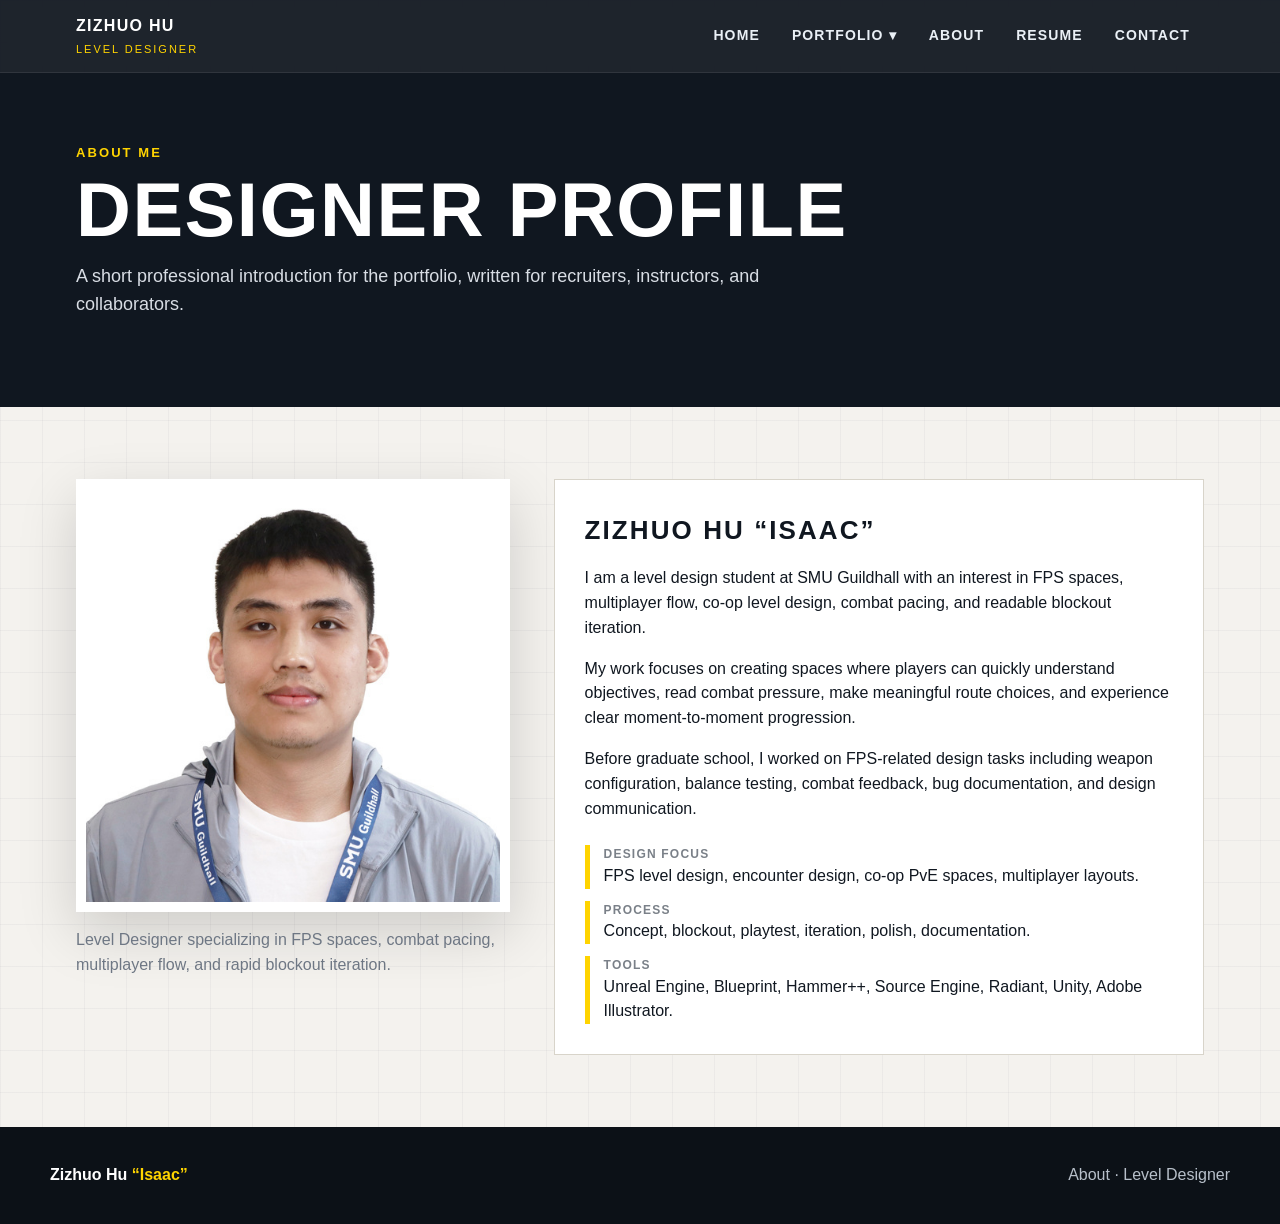
==== commit 8c35580f: "Upload website" ====
--- a/about.html
+++ b/about.html
@@ -1,7 +1,7 @@
 <!doctype html><html lang="en"><head><meta charset="utf-8"><meta name="viewport" content="width=device-width, initial-scale=1"><title>About | Zizhuo Hu</title><link rel="stylesheet" href="style.css"></head><body>
 <header class="topbar">
   <nav class="nav">
-    <a class="brand" href="index.html"><span class="brand-mark"></span><span>Zizhuo Hu<small>Level Designer</small></span></a>
+    <a class="brand" href="index.html"><span>Zizhuo Hu<small>Level Designer</small></span></a>
     <button class="mobile-toggle" aria-label="Toggle navigation">MENU</button>
     <div class="nav-links">
       <a href="index.html">Home</a>
@@ -10,8 +10,8 @@
         <div class="drop-menu">
           <a href="projects/team-project.html">Neko Moto</a>
           <a href="projects/single-player.html">The House of Ravenholm</a>
-          <a href="projects/multiplayer.html">Multiplayer Map</a>
-          <a href="projects/research.html">Research / Prototype</a>
+          <a href="projects/lockdown.html">Lockdown</a>
+          <a href="projects/multiplayer.html">Broken Bridge</a>
         </div>
       </div>
       <a href="about.html">About</a>
--- a/style.css
+++ b/style.css
@@ -38,11 +38,7 @@
   min-height:72px;padding:0 26px;
   display:flex;align-items:center;justify-content:space-between;gap:28px;
 }
-.brand{display:flex;align-items:center;gap:14px;font-weight:800;letter-spacing:.08em;text-transform:uppercase}
-.brand-mark{
-  width:42px;height:42px;border:3px solid var(--yellow);border-right:0;position:relative;
-}
-.brand-mark:after{content:"";position:absolute;right:-18px;top:17px;width:28px;height:4px;background:var(--yellow)}
+.brand{display:flex;align-items:center;font-weight:800;letter-spacing:.08em;text-transform:uppercase}
 .brand small{display:block;color:var(--yellow);font-weight:500;letter-spacing:.18em;font-size:11px;margin-top:2px}
 .nav-links{display:flex;align-items:center;gap:4px}
 .nav-links>a,.drop-trigger{
@@ -72,11 +68,18 @@
 .section{max-width:var(--max);margin:auto;padding:72px 26px}.section.dark{max-width:none;background:var(--ink);color:#fff}.section.dark>.section-inner{max-width:var(--max);margin:auto}.section-head{display:flex;align-items:end;justify-content:space-between;gap:30px;margin-bottom:28px}.section-label{color:var(--yellow-2);font-weight:900;letter-spacing:.18em;text-transform:uppercase;font-size:13px}.section h2{font-size:clamp(34px,5vw,58px);line-height:1;margin:8px 0 0;text-transform:uppercase}.section-intro{max-width:620px;color:var(--muted)}.dark .section-intro{color:#cbd2da}
 .work-grid{display:grid;grid-template-columns:repeat(4,1fr);gap:18px}.work-card{background:#fff;border:1px solid var(--line);padding:22px;min-height:270px;display:flex;flex-direction:column;position:relative;overflow:hidden}.work-card:before{content:"";position:absolute;right:-30px;top:-30px;width:90px;height:90px;background:var(--yellow);transform:rotate(45deg)}.work-card h3{font-size:24px;line-height:1.05;margin:42px 0 12px;text-transform:uppercase}.work-card p{color:#5d6570;margin:0 0 22px}.work-card a{margin-top:auto;font-weight:900;text-transform:uppercase;letter-spacing:.12em;color:var(--ink)}.project-type{position:absolute;top:18px;left:20px;font-size:12px;font-weight:900;letter-spacing:.14em;color:var(--yellow-2);text-transform:uppercase}.split{display:grid;grid-template-columns:.8fr 1.2fr;gap:44px;align-items:start}.profile-img{border-radius:0;border:10px solid #fff;box-shadow:0 20px 55px rgba(0,0,0,.16);background:#fff}.info-panel{background:#fff;border:1px solid var(--line);padding:30px}.info-panel h3{font-size:26px;text-transform:uppercase;letter-spacing:.08em;margin:0 0 12px}.info-list{display:grid;gap:12px;margin-top:24px}.info-list div{border-left:5px solid var(--yellow);padding-left:14px}.info-list strong{display:block;text-transform:uppercase;letter-spacing:.1em;font-size:12px;color:#7a8088}
 .timeline{display:grid;gap:18px}.time-row{display:grid;grid-template-columns:150px 1fr;gap:24px;border-top:1px solid rgba(255,255,255,.22);padding-top:18px}.time-row .date{color:var(--yellow);font-weight:900}.time-row h3{margin:0 0 6px;font-size:23px}.time-row p{margin:0;color:#cbd2da}.contact-grid{display:grid;grid-template-columns:1fr 1fr;gap:22px}.contact-card{background:#fff;border:1px solid var(--line);padding:26px}.contact-card h3{margin:0 0 8px;text-transform:uppercase;letter-spacing:.12em}.contact-card p{color:#606875;margin:0 0 18px}.barcode{max-width:360px;margin-top:20px}.page-hero{background:var(--ink);color:#fff}.page-hero-inner{max-width:var(--max);margin:auto;padding:70px 26px 54px}.page-hero h1{font-size:clamp(44px,6vw,76px)}.crumb{color:var(--yellow);font-size:13px;letter-spacing:.16em;text-transform:uppercase;font-weight:900;margin-bottom:12px}.project-layout{display:grid;grid-template-columns:290px 1fr;gap:34px}.side-card{position:sticky;top:100px;background:#fff;border:1px solid var(--line);padding:22px;height:max-content}.side-card h3{margin-top:0;text-transform:uppercase}.side-card ul{padding-left:20px;margin:0;color:#5f6770}.content-card{background:#fff;border:1px solid var(--line);padding:30px;margin-bottom:20px}.content-card h2{font-size:32px;margin:0 0 16px}.pill-row{display:flex;flex-wrap:wrap;gap:10px}.pill{background:var(--ink);color:#fff;padding:8px 11px;font-weight:800;font-size:12px;letter-spacing:.08em;text-transform:uppercase}.placeholder-shot{min-height:280px;background:linear-gradient(135deg,#111820,#2a3442);border:1px solid #2f3b4b;display:grid;place-items:center;color:#fff;position:relative;overflow:hidden}.placeholder-shot:before{content:"";position:absolute;inset:0;background:linear-gradient(90deg,rgba(255,212,0,.18) 1px,transparent 1px) 0 0/34px 34px,linear-gradient(rgba(255,212,0,.12) 1px,transparent 1px) 0 0/34px 34px}.placeholder-shot span{position:relative;background:rgba(16,23,32,.72);padding:14px 18px;border:1px solid rgba(255,212,0,.5);font-weight:900;letter-spacing:.12em;text-transform:uppercase}.footer{background:#0c1117;color:#b8c0ca;padding:36px 26px}.footer-inner{max-width:var(--max);margin:auto;display:flex;justify-content:space-between;gap:20px;align-items:center}.footer strong{color:#fff}.footer span{color:var(--yellow)}
-.neko-hero{background:linear-gradient(110deg,rgba(16,23,32,.97),rgba(16,23,32,.78)),url("assets/neko-moto/neko-moto-key-art.png") center 42%/cover}.media-card{padding:0;overflow:hidden}.media-heading{display:flex;justify-content:space-between;align-items:end;gap:24px;padding:28px 30px 22px}.media-heading h2{margin:6px 0 0}.media-heading>span{color:var(--muted);font-size:13px;font-weight:800;letter-spacing:.08em;text-transform:uppercase}.video-frame{background:#080b10;aspect-ratio:16/9}.video-frame video,.video-frame iframe{display:block;width:100%;height:100%;border:0;object-fit:contain}.project-gallery{display:grid;grid-template-columns:repeat(2,minmax(0,1fr));gap:2px;background:var(--ink)}.gallery-item{position:relative;aspect-ratio:1;border:0;padding:0;background:#111820;color:#fff;cursor:zoom-in;overflow:hidden;text-align:left}.gallery-item img{width:100%;height:100%;object-fit:cover;transition:transform .35s ease,filter .35s ease}.gallery-item-poster img{object-position:center 20%}.gallery-item span{position:absolute;left:0;right:0;bottom:0;padding:42px 18px 16px;background:linear-gradient(transparent,rgba(8,12,18,.9));font-size:12px;font-weight:900;letter-spacing:.12em;text-transform:uppercase;transform:translateY(4px);transition:transform .25s ease}.gallery-item:hover img,.gallery-item:focus-visible img{transform:scale(1.035);filter:saturate(1.08)}.gallery-item:hover span,.gallery-item:focus-visible span{transform:none}.gallery-item:focus-visible{outline:4px solid var(--yellow);outline-offset:-4px;z-index:1}.lightbox{position:fixed;inset:0;z-index:1000;display:none;place-items:center;background:rgba(5,8,12,.94);padding:64px 24px 28px}.lightbox.open{display:grid}.lightbox img{max-width:min(1200px,92vw);max-height:82vh;object-fit:contain;box-shadow:0 24px 90px rgba(0,0,0,.55)}.lightbox p{color:#fff;margin:14px 0 0;font-weight:800;letter-spacing:.08em;text-transform:uppercase}.lightbox-close{position:absolute;top:18px;right:24px;width:44px;height:44px;border:1px solid rgba(255,255,255,.5);background:#fff;color:var(--ink);font-size:30px;line-height:1;cursor:pointer}.lightbox-close:hover,.lightbox-close:focus-visible{background:var(--yellow)}body.lightbox-active{overflow:hidden}
+.neko-hero{background:linear-gradient(110deg,rgba(16,23,32,.97),rgba(16,23,32,.78)),url("assets/neko-moto/neko-moto-key-art.png") center 42%/cover}.media-card{padding:0;overflow:hidden}.media-heading{display:flex;justify-content:space-between;align-items:end;gap:24px;padding:28px 30px 22px}.media-heading h2{margin:6px 0 0}.media-heading>span{color:var(--muted);font-size:13px;font-weight:800;letter-spacing:.08em;text-transform:uppercase}.video-frame{background:#080b10;aspect-ratio:16/9}.video-frame video,.video-frame iframe{display:block;width:100%;height:100%;border:0;object-fit:contain}.project-gallery{display:grid;grid-template-columns:repeat(4,minmax(0,1fr));gap:4px;padding:4px;background:var(--ink)}.gallery-item{position:relative;aspect-ratio:1;border:0;padding:0;background:#111820;color:#fff;cursor:zoom-in;overflow:hidden;text-align:left}.gallery-item img{width:100%;height:100%;object-fit:cover;transition:transform .35s ease,filter .35s ease}.gallery-item-poster img{object-position:center 20%}.gallery-item span{position:absolute;left:0;right:0;bottom:0;padding:28px 10px 9px;background:linear-gradient(transparent,rgba(8,12,18,.92));font-size:10px;font-weight:900;letter-spacing:.08em;text-transform:uppercase;transform:translateY(3px);transition:transform .25s ease}.gallery-item:hover img,.gallery-item:focus-visible img{transform:scale(1.035);filter:saturate(1.08)}.gallery-item:hover span,.gallery-item:focus-visible span{transform:none}.gallery-item:focus-visible{outline:4px solid var(--yellow);outline-offset:-4px;z-index:1}.lightbox{position:fixed;inset:0;z-index:1000;display:none;place-items:center;background:rgba(5,8,12,.94);padding:64px 24px 28px}.lightbox.open{display:grid}.lightbox img{max-width:min(1200px,92vw);max-height:82vh;object-fit:contain;box-shadow:0 24px 90px rgba(0,0,0,.55)}.lightbox p{color:#fff;margin:14px 0 0;font-weight:800;letter-spacing:.08em;text-transform:uppercase}.lightbox-close{position:absolute;top:18px;right:24px;width:44px;height:44px;border:1px solid rgba(255,255,255,.5);background:#fff;color:var(--ink);font-size:30px;line-height:1;cursor:pointer}.lightbox-close:hover,.lightbox-close:focus-visible{background:var(--yellow)}body.lightbox-active{overflow:hidden}
+.project-content{display:flex;flex-direction:column}.project-content>.process-card{order:5}.process-card{padding:0;overflow:hidden}.process-intro{padding:30px}.process-intro h2{margin:8px 0 18px}.process-intro p{margin:0;color:#59616d;max-width:760px}.process-stage{padding:30px;border-top:1px solid var(--line)}.process-stage-head{display:grid;grid-template-columns:64px 1fr;gap:18px;align-items:start;margin-bottom:22px}.process-number{display:grid;place-items:center;width:52px;height:52px;background:var(--yellow);color:var(--ink);font-weight:900;font-size:18px;letter-spacing:.08em}.process-stage h3{margin:0 0 8px;font-size:25px;text-transform:uppercase;letter-spacing:.04em}.process-stage-head p{margin:0;color:#59616d}.process-doc-grid{display:grid;grid-template-columns:repeat(2,minmax(0,1fr));gap:14px}.process-shot{display:block;width:100%;padding:0;border:1px solid var(--line);background:#0f151d;color:#fff;cursor:zoom-in;text-align:left;overflow:hidden}.process-shot img{display:block;width:100%;height:auto;transition:transform .35s ease,filter .35s ease}.process-shot span{display:block;padding:13px 16px;color:#fff;font-size:12px;font-weight:900;letter-spacing:.1em;text-transform:uppercase}.process-document{background:#fff;color:var(--ink)}.process-document img{aspect-ratio:1/1;object-fit:contain;background:#fff}.process-document span{background:var(--ink)}.process-shot:hover img,.process-shot:focus-visible img{transform:scale(1.012);filter:saturate(1.06)}.process-shot:focus-visible{outline:4px solid var(--yellow);outline-offset:-4px}
+.ldd-grid{padding:4px;background:var(--ink);gap:4px}.ldd-entry{display:flex;flex-direction:column;align-items:flex-start;gap:14px;padding:16px;background:#fff}.ldd-entry .process-shot{width:100%}.ldd-entry p{margin:0;color:#59616d;line-height:1.65;flex:1}.ldd-entry .btn{margin-top:auto}.quake-process .process-stage p{margin:0;color:#4f5864;line-height:1.75}
+.process-concept img,.process-vertical img{height:min(70vh,680px);object-fit:contain}.process-concept img{background:#f4f2ee}.process-vertical img{background:#151b23}
 .ravenholm-hero{background:linear-gradient(110deg,rgba(16,23,32,.98),rgba(16,23,32,.7)),url("assets/house-of-ravenholm/house-of-ravenholm-10.jpg") center 47%/cover}
+.lockdown-hero{background:linear-gradient(110deg,rgba(16,23,32,.98),rgba(16,23,32,.64)),url("assets/lockdown/lockdown-11.jpg") center 48%/cover}
+.quake3-hero{background:linear-gradient(110deg,rgba(16,23,32,.97),rgba(16,23,32,.58)),url("assets/quake3/quake3-07.jpg") center 43%/cover}
 .work-grid{grid-template-columns:repeat(2,minmax(0,1fr))}
 .resume-hero .page-hero-inner{padding-bottom:58px}.resume-download-btn{margin-top:2px;border-color:var(--yellow)}.resume-download-btn:hover,.resume-download-btn:focus-visible{background:#fff;border-color:#fff}.resume-layout{grid-template-columns:330px 1fr}.resume-sidebar{position:sticky;top:100px}.resume-photo{aspect-ratio:1;object-fit:cover;margin-bottom:28px}.resume-sidebar h3{font-size:20px;border-bottom:3px solid var(--ink);padding-bottom:8px;margin:30px 0 14px}.resume-contact{display:grid;gap:10px;color:#59616d;overflow-wrap:anywhere}.resume-contact a:hover{color:var(--blue)}.compact-list{margin:0;padding-left:20px;color:#59616d}.compact-list li+li{margin-top:5px}.resume-entry+.resume-entry{border-top:1px solid var(--line);margin-top:24px;padding-top:24px}.resume-entry-head{display:flex;justify-content:space-between;gap:24px;align-items:start}.resume-entry-head h3{font-size:19px;line-height:1.25;margin:0 0 4px}.resume-entry-head p{color:#5d6570;margin:0}.resume-entry-head>strong{flex:0 0 auto;color:#59616d;text-align:right;white-space:nowrap}.resume-entry ul{margin:14px 0 0;padding-left:22px}.resume-entry li+li{margin-top:6px}.education-entry .resume-entry-head>strong small{font-size:11px;letter-spacing:.08em;text-transform:uppercase}.education-entry:last-child{padding-bottom:0}
-@media (max-width:900px){.mobile-toggle{display:block}.nav{flex-wrap:wrap}.nav-links{display:none;width:100%;flex-direction:column;align-items:stretch;padding-bottom:14px}.nav-links.open{display:flex}.nav-links>a,.drop-trigger{text-align:left;padding:13px 0}.drop-menu{position:static;box-shadow:none;min-width:auto}.hero-inner,.split,.project-layout,.contact-grid{grid-template-columns:1fr}.work-grid{grid-template-columns:1fr 1fr}.section-head{display:block}.side-card{position:static}.time-row{grid-template-columns:1fr;gap:4px}.footer-inner{display:block}.hero-inner{padding-top:66px}}
+@media (max-width:900px){.mobile-toggle{display:block}.nav{flex-wrap:wrap}.nav-links{display:none;width:100%;flex-direction:column;align-items:stretch;padding-bottom:14px}.nav-links.open{display:flex}.nav-links>a,.drop-trigger{text-align:left;padding:13px 0}.drop-menu{position:static;box-shadow:none;min-width:auto}.hero-inner,.split,.project-layout,.contact-grid{grid-template-columns:1fr}.work-grid{grid-template-columns:1fr 1fr}.project-gallery{grid-template-columns:repeat(3,minmax(0,1fr))}.section-head{display:block}.side-card{position:static}.time-row{grid-template-columns:1fr;gap:4px}.footer-inner{display:block}.hero-inner{padding-top:66px}}
 @media (max-width:900px){.resume-layout{grid-template-columns:1fr}.resume-sidebar{position:static}.resume-photo{max-width:320px}.resume-entry-head{display:block}.resume-entry-head>strong{display:block;text-align:left;margin-top:8px}}
-@media (max-width:560px){.work-grid{grid-template-columns:1fr}.tag-grid{grid-template-columns:1fr}h1{font-size:44px}.section{padding:54px 20px}.nav{padding:0 18px}.brand{font-size:14px}.brand-mark{width:34px;height:34px}.hero-inner,.page-hero-inner{padding-left:20px;padding-right:20px}.content-card{padding:22px}}
-@media (max-width:560px){.media-card{padding:0}.media-heading{display:block;padding:22px}.media-heading>span{display:block;margin-top:10px}.project-gallery{grid-template-columns:1fr}.lightbox{padding-left:12px;padding-right:12px}.lightbox img{max-width:96vw}.lightbox-close{right:12px}}
+@media (max-width:560px){.work-grid{grid-template-columns:1fr}.tag-grid{grid-template-columns:1fr}h1{font-size:44px}.section{padding:54px 20px}.nav{padding:0 18px}.brand{font-size:14px}.hero-inner,.page-hero-inner{padding-left:20px;padding-right:20px}.content-card{padding:22px}}
+@media (max-width:560px){.media-card{padding:0}.media-heading{display:block;padding:22px}.media-heading>span{display:block;margin-top:10px}.project-gallery{grid-template-columns:repeat(2,minmax(0,1fr));gap:3px;padding:3px}.gallery-item span{padding:24px 8px 8px;font-size:9px}.lightbox{padding-left:12px;padding-right:12px}.lightbox img{max-width:96vw}.lightbox-close{right:12px}}
+@media (max-width:680px){.process-intro,.process-stage{padding:22px}.process-stage-head{grid-template-columns:1fr;gap:12px}.process-doc-grid{grid-template-columns:1fr}.process-number{width:46px;height:46px}}
+@media (max-width:680px){.process-concept img,.process-vertical img{height:auto;max-height:620px}}
